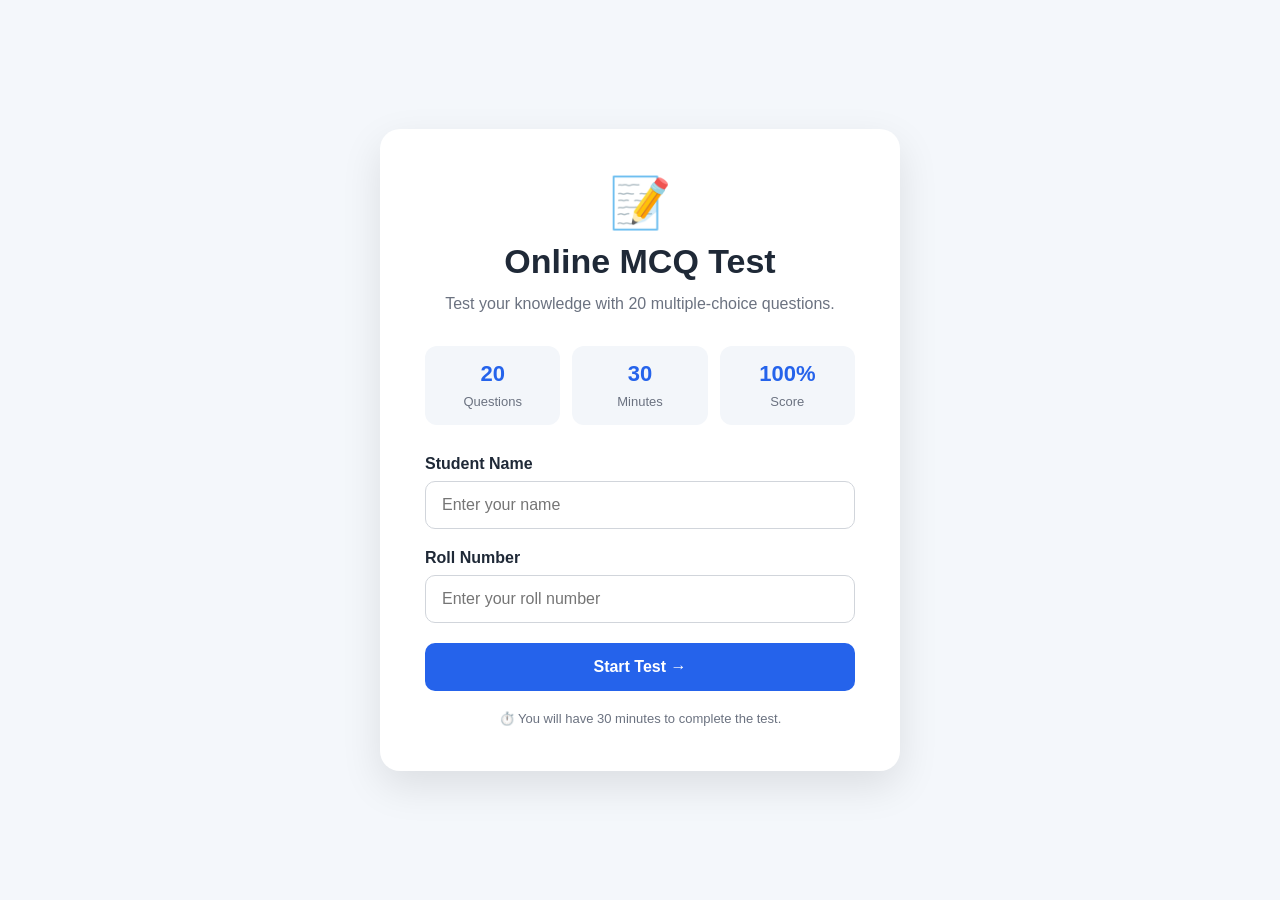
==== index.html @ 71c83f2c "Add files via upload" ====
<!DOCTYPE html>
<html lang="en">
<head>
    <meta charset="UTF-8">
    <meta name="viewport" content="width=device-width, initial-scale=1.0">

    <title>Online MCQ Test</title>

    <link rel="stylesheet" href="style.css">
</head>

<body>

    <div class="start-container">

        <div class="start-card">

            <div class="logo">📝</div>

            <h1>Online MCQ Test</h1>

            <p class="subtitle">
                Test your knowledge with 20 multiple-choice questions.
            </p>

            <div class="test-info">
                <div>
                    <strong>20</strong>
                    <span>Questions</span>
                </div>

                <div>
                    <strong>30</strong>
                    <span>Minutes</span>
                </div>

                <div>
                    <strong>100%</strong>
                    <span>Score</span>
                </div>
            </div>

            <form id="studentForm">

                <div class="input-group">
                    <label for="studentName">Student Name</label>

                    <input
                        type="text"
                        id="studentName"
                        placeholder="Enter your name"
                        required
                    >
                </div>

                <div class="input-group">
                    <label for="rollNumber">Roll Number</label>

                    <input
                        type="text"
                        id="rollNumber"
                        placeholder="Enter your roll number"
                        required
                    >
                </div>

                <button type="submit" class="start-btn">
                    Start Test →
                </button>

            </form>

            <p class="notice">
                ⏱️ You will have 30 minutes to complete the test.
            </p>

        </div>

    </div>

    <script src="script.js"></script>

</body>
</html>
---- style.css ----
* {
    margin: 0;
    padding: 0;
    box-sizing: border-box;
}


body {
    font-family: Arial, Helvetica, sans-serif;

    background: #f4f7fb;

    color: #1f2937;

    min-height: 100vh;
}


/* =========================
   START PAGE
========================= */

.start-container {
    min-height: 100vh;

    display: flex;

    justify-content: center;

    align-items: center;

    padding: 30px;
}


.start-card {
    width: 100%;
    max-width: 520px;

    background: white;

    padding: 45px;

    border-radius: 20px;

    box-shadow:
        0 15px 40px rgba(0, 0, 0, 0.10);

    text-align: center;
}


.logo {
    font-size: 50px;

    margin-bottom: 10px;
}


.start-card h1 {
    font-size: 34px;

    margin-bottom: 10px;
}


.subtitle {
    color: #6b7280;

    line-height: 1.6;

    margin-bottom: 30px;
}


/* TEST INFO */

.test-info {
    display: grid;

    grid-template-columns: repeat(3, 1fr);

    gap: 12px;

    margin-bottom: 30px;
}


.test-info div {
    background: #f3f6fa;

    padding: 15px;

    border-radius: 12px;
}


.test-info strong {
    display: block;

    font-size: 22px;

    color: #2563eb;

    margin-bottom: 5px;
}


.test-info span {
    font-size: 13px;

    color: #6b7280;
}


/* FORM */

.input-group {
    text-align: left;

    margin-bottom: 20px;
}


.input-group label {
    display: block;

    font-weight: bold;

    margin-bottom: 8px;
}


.input-group input {
    width: 100%;

    padding: 14px 16px;

    border: 1px solid #d1d5db;

    border-radius: 10px;

    outline: none;

    font-size: 16px;

    transition: 0.2s;
}


.input-group input:focus {
    border-color: #2563eb;

    box-shadow:
        0 0 0 3px rgba(37, 99, 235, 0.10);
}


.start-btn {
    width: 100%;

    padding: 15px;

    border: none;

    border-radius: 10px;

    background: #2563eb;

    color: white;

    font-size: 16px;

    font-weight: bold;

    cursor: pointer;

    transition: 0.2s;
}


.start-btn:hover {
    background: #1d4ed8;

    transform: translateY(-1px);
}


.notice {
    margin-top: 20px;

    color: #6b7280;

    font-size: 13px;
}


/* =========================
   QUIZ HEADER
========================= */

.quiz-header {
    background: white;

    padding: 18px 5%;

    display: flex;

    justify-content: space-between;

    align-items: center;

    position: sticky;

    top: 0;

    z-index: 100;

    box-shadow:
        0 2px 12px rgba(0, 0, 0, 0.08);
}


.quiz-title h2 {
    font-size: 22px;
}


.timer-box {
    background: #fff3f3;

    color: #dc2626;

    padding: 10px 18px;

    border-radius: 10px;

    font-weight: bold;
}


#timer {
    margin-left: 5px;
}


/* =========================
   QUIZ CONTAINER
========================= */

.quiz-container {
    max-width: 900px;

    margin: 35px auto;

    padding: 0 20px;
}


/* STUDENT BAR */

.student-bar {
    background: white;

    padding: 18px 22px;

    border-radius: 12px;

    display: flex;

    justify-content: space-between;

    margin-bottom: 20px;

    box-shadow:
        0 3px 15px rgba(0, 0, 0, 0.06);
}


.student-bar span {
    color: #6b7280;

    margin-right: 5px;
}


/* PROGRESS */

.progress-container {
    background: white;

    padding: 20px;

    border-radius: 12px;

    margin-bottom: 25px;
}


.progress-info {
    display: flex;

    justify-content: space-between;

    margin-bottom: 10px;

    font-size: 14px;

    color: #4b5563;
}


.progress-bar {
    width: 100%;

    height: 9px;

    background: #e5e7eb;

    border-radius: 20px;

    overflow: hidden;
}


#progress {
    height: 100%;

    width: 0%;

    background: #2563eb;

    transition: width 0.3s;
}


/* =========================
   QUESTION CARD
========================= */

.question-card {
    background: white;

    padding: 30px;

    margin-bottom: 25px;

    border-radius: 15px;

    box-shadow:
        0 4px 18px rgba(0, 0, 0, 0.06);
}


.question-number {
    color: #2563eb;

    font-size: 14px;

    font-weight: bold;

    margin-bottom: 15px;
}


.question-card h3 {
    font-size: 20px;

    line-height: 1.5;

    margin-bottom: 22px;
}


/* OPTIONS */

.options {
    display: grid;

    gap: 12px;
}


.option {
    width: 100%;

    text-align: left;

    padding: 15px 18px;

    background: #f8fafc;

    border: 2px solid #e5e7eb;

    border-radius: 10px;

    cursor: pointer;

    font-size: 15px;

    transition: 0.2s;
}


.option:hover {
    border-color: #2563eb;

    background: #eff6ff;
}


/* CORRECT */

.option.correct {
    background: #dcfce7;

    border-color: #22c55e;

    color: #166534;

    font-weight: bold;
}


/* WRONG */

.option.wrong {
    background: #fee2e2;

    border-color: #ef4444;

    color: #991b1b;

    font-weight: bold;
}


/* DISABLED */

.option.disabled {
    cursor: not-allowed;
}


/* SUBMIT */

.submit-area {
    text-align: center;

    padding: 20px 0 50px;
}


.submit-btn {
    padding: 16px 45px;

    background: #111827;

    color: white;

    border: none;

    border-radius: 10px;

    font-size: 16px;

    font-weight: bold;

    cursor: pointer;

    transition: 0.2s;
}


.submit-btn:hover {
    background: #000;

    transform: translateY(-2px);
}


/* =========================
   RESULT PAGE
========================= */

.result-container {
    min-height: 100vh;

    display: flex;

    justify-content: center;

    align-items: center;

    padding: 30px;
}


.result-card {
    width: 100%;

    max-width: 600px;

    background: white;

    padding: 45px;

    border-radius: 20px;

    text-align: center;

    box-shadow:
        0 15px 40px rgba(0, 0, 0, 0.10);
}


.result-icon {
    font-size: 55px;

    margin-bottom: 10px;
}


.result-card h1 {
    font-size: 32px;

    margin-bottom: 8px;
}


.result-message {
    color: #6b7280;

    margin-bottom: 25px;
}


/* STUDENT RESULT */

.student-result {
    display: grid;

    grid-template-columns: 1fr 1fr;

    gap: 15px;

    margin-bottom: 30px;
}


.student-result div {
    background: #f3f6fa;

    padding: 15px;

    border-radius: 10px;
}


.student-result span {
    display: block;

    font-size: 13px;

    color: #6b7280;

    margin-bottom: 5px;
}


/* SCORE CIRCLE */

.score-circle {
    width: 170px;

    height: 170px;

    margin: 0 auto 30px;

    border-radius: 50%;

    background: #eff6ff;

    border: 10px solid #2563eb;

    display: flex;

    justify-content: center;

    align-items: center;
}


.score-circle span {
    display: block;

    font-size: 35px;

    font-weight: bold;

    color: #2563eb;
}


.score-circle small {
    color: #6b7280;
}


/* RESULT STATS */

.result-stats {
    display: grid;

    grid-template-columns: repeat(4, 1fr);

    gap: 10px;

    margin-bottom: 25px;
}


.stat {
    background: #f8fafc;

    padding: 15px 8px;

    border-radius: 10px;
}


.stat strong {
    display: block;

    font-size: 22px;

    margin-bottom: 5px;
}


.stat span {
    font-size: 12px;

    color: #6b7280;
}


/* FINAL SCORE */

.final-score {
    background: #f8fafc;

    padding: 20px;

    border-radius: 12px;

    margin-bottom: 25px;
}


.final-score h2 {
    margin-bottom: 8px;
}


.final-score p {
    color: #6b7280;
}


/* =========================
   RESPONSIVE
========================= */

@media (max-width: 650px) {

    .start-card {
        padding: 30px 20px;
    }


    .start-card h1 {
        font-size: 28px;
    }


    .quiz-header {
        padding: 15px;
    }


    .quiz-title h2 {
        font-size: 17px;
    }


    .timer-box {
        padding: 8px 10px;

        font-size: 13px;
    }


    .student-bar {
        flex-direction: column;

        gap: 10px;
    }


    .question-card {
        padding: 20px;
    }


    .question-card h3 {
        font-size: 18px;
    }


    .result-card {
        padding: 30px 20px;
    }


    .result-stats {
        grid-template-columns: repeat(2, 1fr);
    }


    .student-result {
        grid-template-columns: 1fr;
    }

}
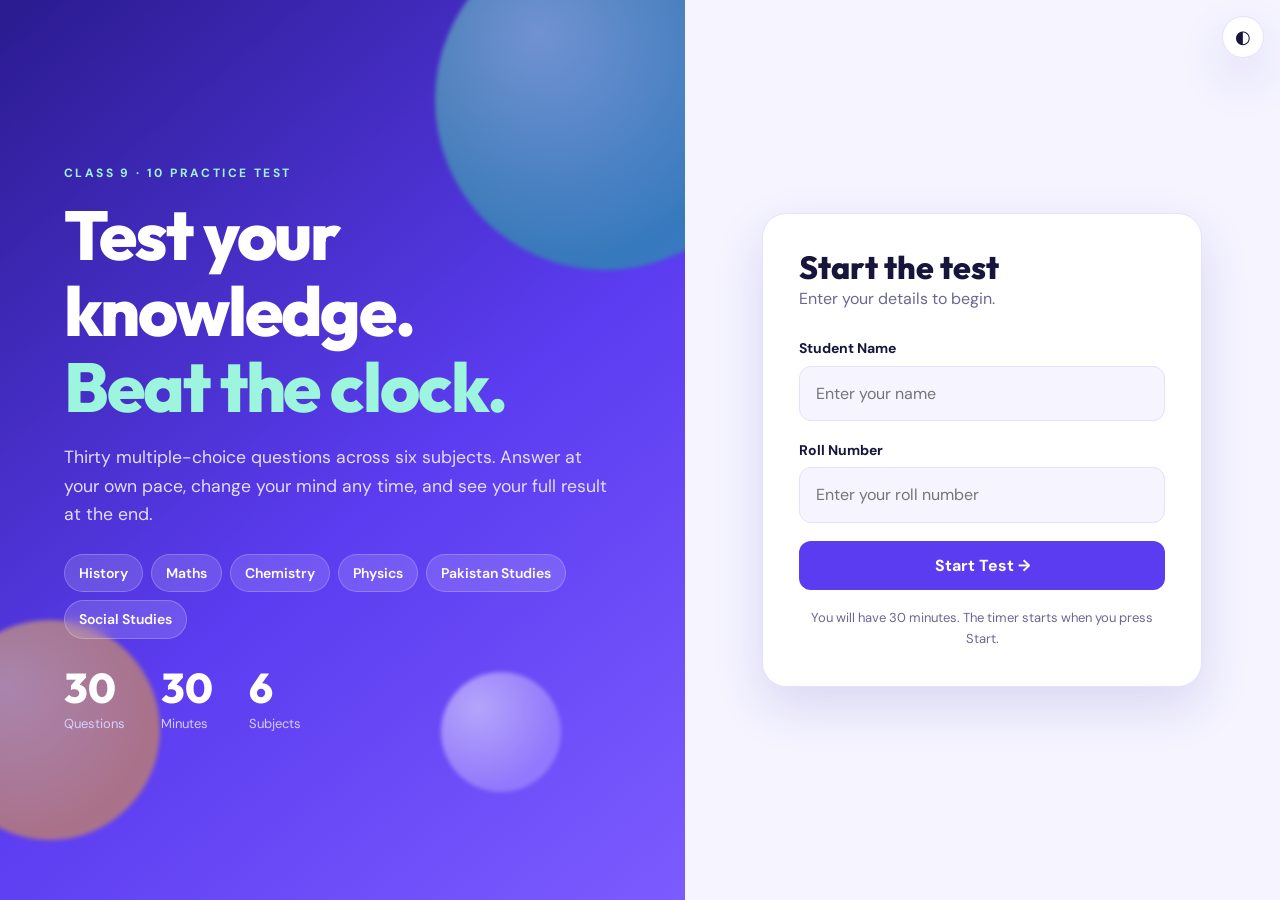
==== commit d7a68462: "Add files via upload" ====
--- a/index.html
+++ b/index.html
@@ -1,84 +1,41 @@
-<!DOCTYPE html>
-<html lang="en">
-<head>
-    <meta charset="UTF-8">
-    <meta name="viewport" content="width=device-width, initial-scale=1.0">
-
-    <title>Online MCQ Test</title>
-
-    <link rel="stylesheet" href="style.css">
-</head>
-
-<body>
-
-    <div class="start-container">
-
-        <div class="start-card">
-
-            <div class="logo">📝</div>
-
-            <h1>Online MCQ Test</h1>
-
-            <p class="subtitle">
-                Test your knowledge with 20 multiple-choice questions.
-            </p>
-
-            <div class="test-info">
-                <div>
-                    <strong>20</strong>
-                    <span>Questions</span>
-                </div>
-
-                <div>
-                    <strong>30</strong>
-                    <span>Minutes</span>
-                </div>
-
-                <div>
-                    <strong>100%</strong>
-                    <span>Score</span>
-                </div>
-            </div>
-
-            <form id="studentForm">
-
-                <div class="input-group">
-                    <label for="studentName">Student Name</label>
-
-                    <input
-                        type="text"
-                        id="studentName"
-                        placeholder="Enter your name"
-                        required
-                    >
-                </div>
-
-                <div class="input-group">
-                    <label for="rollNumber">Roll Number</label>
-
-                    <input
-                        type="text"
-                        id="rollNumber"
-                        placeholder="Enter your roll number"
-                        required
-                    >
-                </div>
-
-                <button type="submit" class="start-btn">
-                    Start Test →
-                </button>
-
-            </form>
-
-            <p class="notice">
-                ⏱️ You will have 30 minutes to complete the test.
-            </p>
-
-        </div>
-
-    </div>
-
-    <script src="script.js"></script>
-
-</body>
-</html>+<!DOCTYPE html>
+<html lang="en">
+<head>
+<meta charset="UTF-8">
+<meta name="viewport" content="width=device-width, initial-scale=1.0">
+<title>Class 9-10 Knowledge Test</title>
+<script>document.documentElement.dataset.theme=localStorage.getItem("qz_theme")||(matchMedia("(prefers-color-scheme:dark)").matches?"dark":"light")</script>
+<link rel="preconnect" href="https://fonts.googleapis.com">
+<link rel="preconnect" href="https://fonts.gstatic.com" crossorigin>
+<link href="https://fonts.googleapis.com/css2?family=DM+Sans:wght@400;500;700&family=Outfit:wght@600;700;800&display=swap" rel="stylesheet">
+<link rel="stylesheet" href="style.css">
+</head>
+<body data-page="index">
+<button class="theme-fab" id="themeBtn" aria-label="Switch light or dark theme">◐</button>
+<main class="split">
+  <section class="hero">
+    <span class="blob b1"></span><span class="blob b2"></span><span class="blob b3"></span>
+    <div class="hero-in">
+      <p class="eyebrow">CLASS 9 · 10 PRACTICE TEST</p>
+      <h1>Test your knowledge.<br><em>Beat the clock.</em></h1>
+      <p class="lead">Thirty multiple-choice questions across six subjects. Answer at your own pace, change your mind any time, and see your full result at the end.</p>
+      <ul class="subs"><li>History</li><li>Maths</li><li>Chemistry</li><li>Physics</li><li>Pakistan Studies</li><li>Social Studies</li></ul>
+      <div class="facts"><div><b>30</b><span>Questions</span></div><div><b>30</b><span>Minutes</span></div><div><b>6</b><span>Subjects</span></div></div>
+    </div>
+  </section>
+  <section class="panel">
+    <div class="card">
+      <h2>Start the test</h2>
+      <p class="muted">Enter your details to begin.</p>
+      <form id="studentForm">
+        <div class="input-group"><label for="studentName">Student Name</label><input type="text" id="studentName" placeholder="Enter your name" autocomplete="name" required></div>
+        <div class="input-group"><label for="rollNumber">Roll Number</label><input type="text" id="rollNumber" placeholder="Enter your roll number" required></div>
+        <button type="submit" class="btn full">Start Test →</button>
+      </form>
+      <p class="note">You will have 30 minutes. The timer starts when you press Start.</p>
+    </div>
+  </section>
+</main>
+<script src="script.js"></script>
+</body>
+</html>
--- a/style.css
+++ b/style.css
@@ -1,735 +1,71 @@
-* {
-    margin: 0;
-    padding: 0;
-    box-sizing: border-box;
-}
-
-
-body {
-    font-family: Arial, Helvetica, sans-serif;
-
-    background: #f4f7fb;
-
-    color: #1f2937;
-
-    min-height: 100vh;
-}
-
-
-/* =========================
-   START PAGE
-========================= */
-
-.start-container {
-    min-height: 100vh;
-
-    display: flex;
-
-    justify-content: center;
-
-    align-items: center;
-
-    padding: 30px;
-}
-
-
-.start-card {
-    width: 100%;
-    max-width: 520px;
-
-    background: white;
-
-    padding: 45px;
-
-    border-radius: 20px;
-
-    box-shadow:
-        0 15px 40px rgba(0, 0, 0, 0.10);
-
-    text-align: center;
-}
-
-
-.logo {
-    font-size: 50px;
-
-    margin-bottom: 10px;
-}
-
-
-.start-card h1 {
-    font-size: 34px;
-
-    margin-bottom: 10px;
-}
-
-
-.subtitle {
-    color: #6b7280;
-
-    line-height: 1.6;
-
-    margin-bottom: 30px;
-}
-
-
-/* TEST INFO */
-
-.test-info {
-    display: grid;
-
-    grid-template-columns: repeat(3, 1fr);
-
-    gap: 12px;
-
-    margin-bottom: 30px;
-}
-
-
-.test-info div {
-    background: #f3f6fa;
-
-    padding: 15px;
-
-    border-radius: 12px;
-}
-
-
-.test-info strong {
-    display: block;
-
-    font-size: 22px;
-
-    color: #2563eb;
-
-    margin-bottom: 5px;
-}
-
-
-.test-info span {
-    font-size: 13px;
-
-    color: #6b7280;
-}
-
-
-/* FORM */
-
-.input-group {
-    text-align: left;
-
-    margin-bottom: 20px;
-}
-
-
-.input-group label {
-    display: block;
-
-    font-weight: bold;
-
-    margin-bottom: 8px;
-}
-
-
-.input-group input {
-    width: 100%;
-
-    padding: 14px 16px;
-
-    border: 1px solid #d1d5db;
-
-    border-radius: 10px;
-
-    outline: none;
-
-    font-size: 16px;
-
-    transition: 0.2s;
-}
-
-
-.input-group input:focus {
-    border-color: #2563eb;
-
-    box-shadow:
-        0 0 0 3px rgba(37, 99, 235, 0.10);
-}
-
-
-.start-btn {
-    width: 100%;
-
-    padding: 15px;
-
-    border: none;
-
-    border-radius: 10px;
-
-    background: #2563eb;
-
-    color: white;
-
-    font-size: 16px;
-
-    font-weight: bold;
-
-    cursor: pointer;
-
-    transition: 0.2s;
-}
-
-
-.start-btn:hover {
-    background: #1d4ed8;
-
-    transform: translateY(-1px);
-}
-
-
-.notice {
-    margin-top: 20px;
-
-    color: #6b7280;
-
-    font-size: 13px;
-}
-
-
-/* =========================
-   QUIZ HEADER
-========================= */
-
-.quiz-header {
-    background: white;
-
-    padding: 18px 5%;
-
-    display: flex;
-
-    justify-content: space-between;
-
-    align-items: center;
-
-    position: sticky;
-
-    top: 0;
-
-    z-index: 100;
-
-    box-shadow:
-        0 2px 12px rgba(0, 0, 0, 0.08);
-}
-
-
-.quiz-title h2 {
-    font-size: 22px;
-}
-
-
-.timer-box {
-    background: #fff3f3;
-
-    color: #dc2626;
-
-    padding: 10px 18px;
-
-    border-radius: 10px;
-
-    font-weight: bold;
-}
-
-
-#timer {
-    margin-left: 5px;
-}
-
-
-/* =========================
-   QUIZ CONTAINER
-========================= */
-
-.quiz-container {
-    max-width: 900px;
-
-    margin: 35px auto;
-
-    padding: 0 20px;
-}
-
-
-/* STUDENT BAR */
-
-.student-bar {
-    background: white;
-
-    padding: 18px 22px;
-
-    border-radius: 12px;
-
-    display: flex;
-
-    justify-content: space-between;
-
-    margin-bottom: 20px;
-
-    box-shadow:
-        0 3px 15px rgba(0, 0, 0, 0.06);
-}
-
-
-.student-bar span {
-    color: #6b7280;
-
-    margin-right: 5px;
-}
-
-
-/* PROGRESS */
-
-.progress-container {
-    background: white;
-
-    padding: 20px;
-
-    border-radius: 12px;
-
-    margin-bottom: 25px;
-}
-
-
-.progress-info {
-    display: flex;
-
-    justify-content: space-between;
-
-    margin-bottom: 10px;
-
-    font-size: 14px;
-
-    color: #4b5563;
-}
-
-
-.progress-bar {
-    width: 100%;
-
-    height: 9px;
-
-    background: #e5e7eb;
-
-    border-radius: 20px;
-
-    overflow: hidden;
-}
-
-
-#progress {
-    height: 100%;
-
-    width: 0%;
-
-    background: #2563eb;
-
-    transition: width 0.3s;
-}
-
-
-/* =========================
-   QUESTION CARD
-========================= */
-
-.question-card {
-    background: white;
-
-    padding: 30px;
-
-    margin-bottom: 25px;
-
-    border-radius: 15px;
-
-    box-shadow:
-        0 4px 18px rgba(0, 0, 0, 0.06);
-}
-
-
-.question-number {
-    color: #2563eb;
-
-    font-size: 14px;
-
-    font-weight: bold;
-
-    margin-bottom: 15px;
-}
-
-
-.question-card h3 {
-    font-size: 20px;
-
-    line-height: 1.5;
-
-    margin-bottom: 22px;
-}
-
-
-/* OPTIONS */
-
-.options {
-    display: grid;
-
-    gap: 12px;
-}
-
-
-.option {
-    width: 100%;
-
-    text-align: left;
-
-    padding: 15px 18px;
-
-    background: #f8fafc;
-
-    border: 2px solid #e5e7eb;
-
-    border-radius: 10px;
-
-    cursor: pointer;
-
-    font-size: 15px;
-
-    transition: 0.2s;
-}
-
-
-.option:hover {
-    border-color: #2563eb;
-
-    background: #eff6ff;
-}
-
-
-/* CORRECT */
-
-.option.correct {
-    background: #dcfce7;
-
-    border-color: #22c55e;
-
-    color: #166534;
-
-    font-weight: bold;
-}
-
-
-/* WRONG */
-
-.option.wrong {
-    background: #fee2e2;
-
-    border-color: #ef4444;
-
-    color: #991b1b;
-
-    font-weight: bold;
-}
-
-
-/* DISABLED */
-
-.option.disabled {
-    cursor: not-allowed;
-}
-
-
-/* SUBMIT */
-
-.submit-area {
-    text-align: center;
-
-    padding: 20px 0 50px;
-}
-
-
-.submit-btn {
-    padding: 16px 45px;
-
-    background: #111827;
-
-    color: white;
-
-    border: none;
-
-    border-radius: 10px;
-
-    font-size: 16px;
-
-    font-weight: bold;
-
-    cursor: pointer;
-
-    transition: 0.2s;
-}
-
-
-.submit-btn:hover {
-    background: #000;
-
-    transform: translateY(-2px);
-}
-
-
-/* =========================
-   RESULT PAGE
-========================= */
-
-.result-container {
-    min-height: 100vh;
-
-    display: flex;
-
-    justify-content: center;
-
-    align-items: center;
-
-    padding: 30px;
-}
-
-
-.result-card {
-    width: 100%;
-
-    max-width: 600px;
-
-    background: white;
-
-    padding: 45px;
-
-    border-radius: 20px;
-
-    text-align: center;
-
-    box-shadow:
-        0 15px 40px rgba(0, 0, 0, 0.10);
-}
-
-
-.result-icon {
-    font-size: 55px;
-
-    margin-bottom: 10px;
-}
-
-
-.result-card h1 {
-    font-size: 32px;
-
-    margin-bottom: 8px;
-}
-
-
-.result-message {
-    color: #6b7280;
-
-    margin-bottom: 25px;
-}
-
-
-/* STUDENT RESULT */
-
-.student-result {
-    display: grid;
-
-    grid-template-columns: 1fr 1fr;
-
-    gap: 15px;
-
-    margin-bottom: 30px;
-}
-
-
-.student-result div {
-    background: #f3f6fa;
-
-    padding: 15px;
-
-    border-radius: 10px;
-}
-
-
-.student-result span {
-    display: block;
-
-    font-size: 13px;
-
-    color: #6b7280;
-
-    margin-bottom: 5px;
-}
-
-
-/* SCORE CIRCLE */
-
-.score-circle {
-    width: 170px;
-
-    height: 170px;
-
-    margin: 0 auto 30px;
-
-    border-radius: 50%;
-
-    background: #eff6ff;
-
-    border: 10px solid #2563eb;
-
-    display: flex;
-
-    justify-content: center;
-
-    align-items: center;
-}
-
-
-.score-circle span {
-    display: block;
-
-    font-size: 35px;
-
-    font-weight: bold;
-
-    color: #2563eb;
-}
-
-
-.score-circle small {
-    color: #6b7280;
-}
-
-
-/* RESULT STATS */
-
-.result-stats {
-    display: grid;
-
-    grid-template-columns: repeat(4, 1fr);
-
-    gap: 10px;
-
-    margin-bottom: 25px;
-}
-
-
-.stat {
-    background: #f8fafc;
-
-    padding: 15px 8px;
-
-    border-radius: 10px;
-}
-
-
-.stat strong {
-    display: block;
-
-    font-size: 22px;
-
-    margin-bottom: 5px;
-}
-
-
-.stat span {
-    font-size: 12px;
-
-    color: #6b7280;
-}
-
-
-/* FINAL SCORE */
-
-.final-score {
-    background: #f8fafc;
-
-    padding: 20px;
-
-    border-radius: 12px;
-
-    margin-bottom: 25px;
-}
-
-
-.final-score h2 {
-    margin-bottom: 8px;
-}
-
-
-.final-score p {
-    color: #6b7280;
-}
-
-
-/* =========================
-   RESPONSIVE
-========================= */
-
-@media (max-width: 650px) {
-
-    .start-card {
-        padding: 30px 20px;
-    }
-
-
-    .start-card h1 {
-        font-size: 28px;
-    }
-
-
-    .quiz-header {
-        padding: 15px;
-    }
-
-
-    .quiz-title h2 {
-        font-size: 17px;
-    }
-
-
-    .timer-box {
-        padding: 8px 10px;
-
-        font-size: 13px;
-    }
-
-
-    .student-bar {
-        flex-direction: column;
-
-        gap: 10px;
-    }
-
-
-    .question-card {
-        padding: 20px;
-    }
-
-
-    .question-card h3 {
-        font-size: 18px;
-    }
-
-
-    .result-card {
-        padding: 30px 20px;
-    }
-
-
-    .result-stats {
-        grid-template-columns: repeat(2, 1fr);
-    }
-
-
-    .student-result {
-        grid-template-columns: 1fr;
-    }
-
-}+:root{--bg:#F5F4FF;--card:#fff;--ink:#17153B;--mut:#6B6890;--line:#E4E1FA;--pri:#5B3CF0;--acc:#16B890;--amb:#F5A524;--btn:#5B3CF0;--btni:#fff;--soft:#EDEAFF;--shadow:0 20px 50px rgba(60,40,160,.14);--hd:Outfit,system-ui,sans-serif}
+[data-theme=dark]{--bg:#0E0D1A;--card:#17152B;--ink:#F0EFFF;--mut:#9C99C4;--line:#2A2750;--pri:#A594FF;--acc:#2DD4A8;--btn:#A594FF;--btni:#120C33;--soft:#201D3F;--shadow:0 20px 50px rgba(0,0,0,.5)}
+*{box-sizing:border-box;margin:0;padding:0}[hidden]{display:none!important}
+body{font:400 16px/1.6 "DM Sans",system-ui,sans-serif;background:var(--bg);color:var(--ink);transition:background .3s,color .3s;min-height:100vh}
+h1,h2,h3,.facts b,.timer b,.rin b,.stats4 b{font-family:var(--hd);line-height:1.1}
+.muted{color:var(--mut)}:focus-visible{outline:3px solid var(--acc);outline-offset:2px}
+.btn{display:inline-flex;align-items:center;justify-content:center;gap:8px;background:var(--btn);color:var(--btni);border:0;border-radius:12px;padding:14px 26px;font:700 1rem "DM Sans",sans-serif;cursor:pointer;text-decoration:none;transition:transform .15s,box-shadow .15s}
+.btn:hover{transform:translateY(-2px);box-shadow:0 10px 24px color-mix(in srgb,var(--btn) 40%,transparent)}.btn:disabled{opacity:.5;cursor:not-allowed;transform:none;box-shadow:none}
+.btn.ghost{background:transparent;color:var(--ink);box-shadow:inset 0 0 0 2px var(--line)}.btn.quiet{background:transparent;color:var(--mut);padding:14px 12px}.btn.full{width:100%}
+.ib,.theme-fab{width:42px;height:42px;border-radius:50%;border:1px solid var(--line);background:var(--card);color:var(--ink);cursor:pointer;font-size:18px;display:grid;place-items:center}
+.theme-fab{position:fixed;top:16px;right:16px;z-index:30;box-shadow:var(--shadow)}
+.eyebrow{font-size:12px;font-weight:700;letter-spacing:.2em;color:var(--acc)}
+/* start page */
+.split{display:grid;grid-template-columns:1.15fr 1fr;min-height:100vh}
+.hero{position:relative;overflow:hidden;color:#fff;background:linear-gradient(140deg,#2A1B8F,#5B3CF0 55%,#7C5CFF);display:flex;align-items:center;padding:60px max(5vw,24px)}
+.hero .eyebrow{color:#9CF5DC}.hero-in{position:relative;max-width:560px;animation:up .9s cubic-bezier(.2,.7,.2,1) both}
+.hero h1{font-size:clamp(2.6rem,5.4vw,4.4rem);font-weight:800;letter-spacing:-.03em;margin:14px 0 18px}.hero h1 em{font-style:normal;color:#9CF5DC}
+.lead{color:#E3DEFF;font-size:1.1rem;max-width:48ch}
+.subs{list-style:none;display:flex;flex-wrap:wrap;gap:8px;margin:26px 0}.subs li{padding:7px 14px;border-radius:30px;background:rgba(255,255,255,.14);border:1px solid rgba(255,255,255,.22);font-size:14px;font-weight:600;backdrop-filter:blur(6px)}
+.facts{display:flex;gap:36px}.facts b{display:block;font-size:2.6rem;font-weight:800}.facts span{font-size:13px;color:#D6CFFF}
+.blob{position:absolute;border-radius:50%;filter:blur(2px);opacity:.5;animation:float 9s ease-in-out infinite}
+.b1{width:340px;height:340px;right:-90px;top:-70px;background:radial-gradient(circle at 30% 30%,#9CF5DC,#16B890 70%)}
+.b2{width:220px;height:220px;left:-60px;bottom:60px;background:radial-gradient(circle at 30% 30%,#FFD27A,#F5A524 70%);animation-delay:-3s}
+.b3{width:120px;height:120px;right:18%;bottom:12%;background:radial-gradient(circle at 30% 30%,#fff,#B5A1FF 70%);animation-delay:-6s}
+@keyframes float{50%{transform:translateY(-28px) scale(1.05)}}@keyframes up{from{opacity:0;transform:translateY(28px)}}
+.panel{display:grid;place-items:center;padding:40px 24px}
+.card{width:min(440px,100%);background:var(--card);border:1px solid var(--line);border-radius:24px;padding:36px;box-shadow:var(--shadow);animation:up .9s .15s cubic-bezier(.2,.7,.2,1) both}
+.card h2{font-size:2rem;font-weight:800}.card form{margin:26px 0 18px;display:grid;gap:18px}
+.input-group label{display:block;font-weight:700;font-size:14px;margin-bottom:6px}
+input[type=text]{width:100%;padding:14px 16px;border:1.5px solid var(--line);border-radius:12px;background:var(--bg);color:var(--ink);font:inherit}input[type=text]:focus{border-color:var(--pri);outline:none;box-shadow:0 0 0 4px color-mix(in srgb,var(--pri) 22%,transparent)}
+.note{font-size:13px;color:var(--mut);text-align:center}
+/* quiz page */
+.qhead{position:sticky;top:0;z-index:20;background:color-mix(in srgb,var(--bg) 90%,transparent);backdrop-filter:blur(14px);border-bottom:1px solid var(--line)}
+.qrow{max-width:1140px;margin:auto;display:flex;align-items:center;gap:20px;padding:12px 24px}
+.brand{font:700 1.15rem var(--hd);display:flex;align-items:center;gap:10px}.dot{width:14px;height:14px;border-radius:50%;background:linear-gradient(135deg,var(--pri),var(--acc))}
+.who{display:flex;flex-direction:column;line-height:1.25;font-size:13px;color:var(--mut)}.who b{color:var(--ink);font-size:15px}.who span b{font-size:13px}
+.qright{margin-left:auto;display:flex;align-items:center;gap:12px}
+.timer{display:flex;flex-direction:column;align-items:flex-end;line-height:1.1;padding:6px 14px;border-radius:12px;background:var(--soft)}.timer span{font-size:11px;color:var(--mut);font-weight:700;letter-spacing:.08em}.timer b{font-size:1.5rem;font-variant-numeric:tabular-nums}.timer.low{background:#E5484D;color:#fff;animation:pulse 1s infinite}.timer.low span{color:#fff}
+@keyframes pulse{50%{transform:scale(1.05)}}
+.pbar{height:4px;background:var(--line)}.pbar i{display:block;height:100%;width:0;background:linear-gradient(90deg,var(--pri),var(--acc));transition:width .4s}
+.qmain{max-width:1140px;margin:auto;padding:28px 24px 60px;display:grid;grid-template-columns:1fr 300px;gap:24px;align-items:start}
+.qcard{background:var(--card);border:1px solid var(--line);border-radius:24px;padding:34px;box-shadow:var(--shadow);animation:up .5s both}
+.qmeta{display:flex;justify-content:space-between;align-items:center;color:var(--mut);font-weight:700;font-size:14px;margin-bottom:18px}
+.chip{background:var(--soft);color:var(--pri);padding:6px 14px;border-radius:30px;font-size:13px;font-weight:700}
+.qcard h2{font-size:clamp(1.4rem,2.6vw,1.9rem);font-weight:700;margin-bottom:26px}
+.opts{display:grid;gap:12px}
+.opt{display:flex;align-items:center;gap:14px;text-align:left;width:100%;padding:16px 18px;border:2px solid var(--line);border-radius:16px;background:var(--bg);color:var(--ink);font:500 1.05rem "DM Sans",sans-serif;cursor:pointer;transition:.18s}
+.opt i{flex:none;width:36px;height:36px;border-radius:10px;display:grid;place-items:center;background:var(--soft);color:var(--pri);font:700 .95rem var(--hd);font-style:normal;transition:.18s}
+.opt:hover{border-color:var(--pri);transform:translateX(4px)}.opt.sel{border-color:var(--pri);background:color-mix(in srgb,var(--pri) 12%,var(--bg))}.opt.sel i{background:var(--pri);color:var(--btni)}
+.qnav{display:flex;justify-content:space-between;align-items:center;gap:10px;margin-top:28px;flex-wrap:wrap}
+.side{background:var(--card);border:1px solid var(--line);border-radius:24px;padding:24px;position:sticky;top:96px}.side h3{font-size:1.2rem;margin-bottom:14px}
+.pal{display:grid;grid-template-columns:repeat(6,1fr);gap:8px}.pal button{aspect-ratio:1;border-radius:10px;border:1.5px solid var(--line);background:var(--bg);color:var(--mut);font:700 .85rem "DM Sans",sans-serif;cursor:pointer;transition:.15s}
+.pal button.on{background:var(--soft);border-color:var(--pri);color:var(--pri)}.pal button.cur{background:var(--pri);border-color:var(--pri);color:var(--btni);transform:scale(1.08)}
+.legend{display:flex;flex-wrap:wrap;gap:10px 16px;margin:16px 0;font-size:12px;color:var(--mut)}.legend span{display:flex;align-items:center;gap:6px}.k{width:14px;height:14px;border-radius:4px;border:1.5px solid var(--line);background:var(--bg)}.k.on{background:var(--soft);border-color:var(--pri)}.k.cur{background:var(--pri);border-color:var(--pri)}
+.count{margin-bottom:14px;color:var(--mut);font-size:14px}.count b{color:var(--ink)}
+.modal{position:fixed;inset:0;z-index:60;display:grid;place-items:center;padding:20px}.mback{position:absolute;inset:0;background:rgba(8,6,24,.7);backdrop-filter:blur(6px)}
+.mcard{position:relative;width:min(440px,100%);background:var(--card);border-radius:22px;padding:30px;box-shadow:var(--shadow);animation:up .3s both}.mcard h2{font-size:1.6rem;margin-bottom:10px}.mcard p{color:var(--mut);margin-bottom:22px}.mbtn{display:flex;gap:10px;justify-content:flex-end;flex-wrap:wrap}
+.toast{position:fixed;left:50%;bottom:24px;transform:translate(-50%,40px);background:var(--btn);color:var(--btni);padding:12px 22px;border-radius:30px;font-weight:700;opacity:0;transition:.3s;z-index:80;pointer-events:none}.toast.on{opacity:1;transform:translate(-50%,0)}
+/* result page */
+.rwrap{min-height:100vh;display:grid;place-items:center;padding:70px 20px 40px;background:radial-gradient(circle at 80% 0,color-mix(in srgb,var(--pri) 22%,transparent),transparent 45%),var(--bg)}
+.rcard{width:min(680px,100%);background:var(--card);border:1px solid var(--line);border-radius:28px;padding:40px;box-shadow:var(--shadow);text-align:center;animation:up .7s both}
+.rcard h1{font-size:clamp(2rem,5vw,2.8rem);font-weight:800;margin:8px 0}.rcard h3{text-align:left;margin:30px 0 14px;font-size:1.2rem}
+.who2{display:grid;grid-template-columns:1fr 1fr;gap:12px;margin:22px 0}.who2 div,.stats4 div{background:var(--soft);border-radius:16px;padding:14px}.who2 span,.stats4 span{display:block;font-size:12px;color:var(--mut);font-weight:700}.who2 b{font-size:1.1rem;word-break:break-word}
+.ring{position:relative;width:200px;height:200px;margin:10px auto 24px}.ring svg{width:100%;height:100%;transform:rotate(-90deg)}.ring circle{fill:none;stroke-width:10;stroke-linecap:round}.rb{stroke:var(--soft)}.rf{stroke:var(--acc);stroke-dasharray:326.7;stroke-dashoffset:326.7;transition:stroke-dashoffset 1.4s cubic-bezier(.2,.7,.2,1)}
+.rin{position:absolute;inset:0;display:grid;place-content:center}.rin b{font-size:3rem;font-weight:800}.rin span{color:var(--mut);font-weight:700}
+.stats4{display:grid;grid-template-columns:repeat(4,1fr);gap:10px}.stats4 b{font-size:1.6rem;display:block}
+#subjects{display:grid;gap:12px;text-align:left}.sr{display:grid;grid-template-columns:130px 1fr 44px;gap:12px;align-items:center;font-size:14px;font-weight:700}.sr .tr{height:10px;background:var(--soft);border-radius:10px;overflow:hidden}.sr .tr i{display:block;height:100%;width:0;border-radius:10px;background:linear-gradient(90deg,var(--pri),var(--acc));transition:width 1.2s cubic-bezier(.2,.7,.2,1)}.sr span{text-align:right;color:var(--mut)}
+.acts{display:flex;gap:12px;justify-content:center;flex-wrap:wrap;margin-top:28px}.rcard .note{margin-top:20px;text-align:left}.note.err{color:#E5484D}
+@media(max-width:900px){.split{grid-template-columns:1fr}.hero{padding:90px 24px 50px}.qmain{grid-template-columns:1fr}.side{position:static}.pal{grid-template-columns:repeat(10,1fr)}.qrow{flex-wrap:wrap;gap:10px}.who{order:3;width:100%;flex-direction:row;gap:10px}}
+@media(max-width:560px){.stats4{grid-template-columns:1fr 1fr}.sr{grid-template-columns:100px 1fr 40px}.card,.rcard,.qcard{padding:24px 20px}.pal{grid-template-columns:repeat(6,1fr)}.facts{gap:22px}}
+@media(prefers-reduced-motion:reduce){*{animation:none!important;transition:none!important}}
